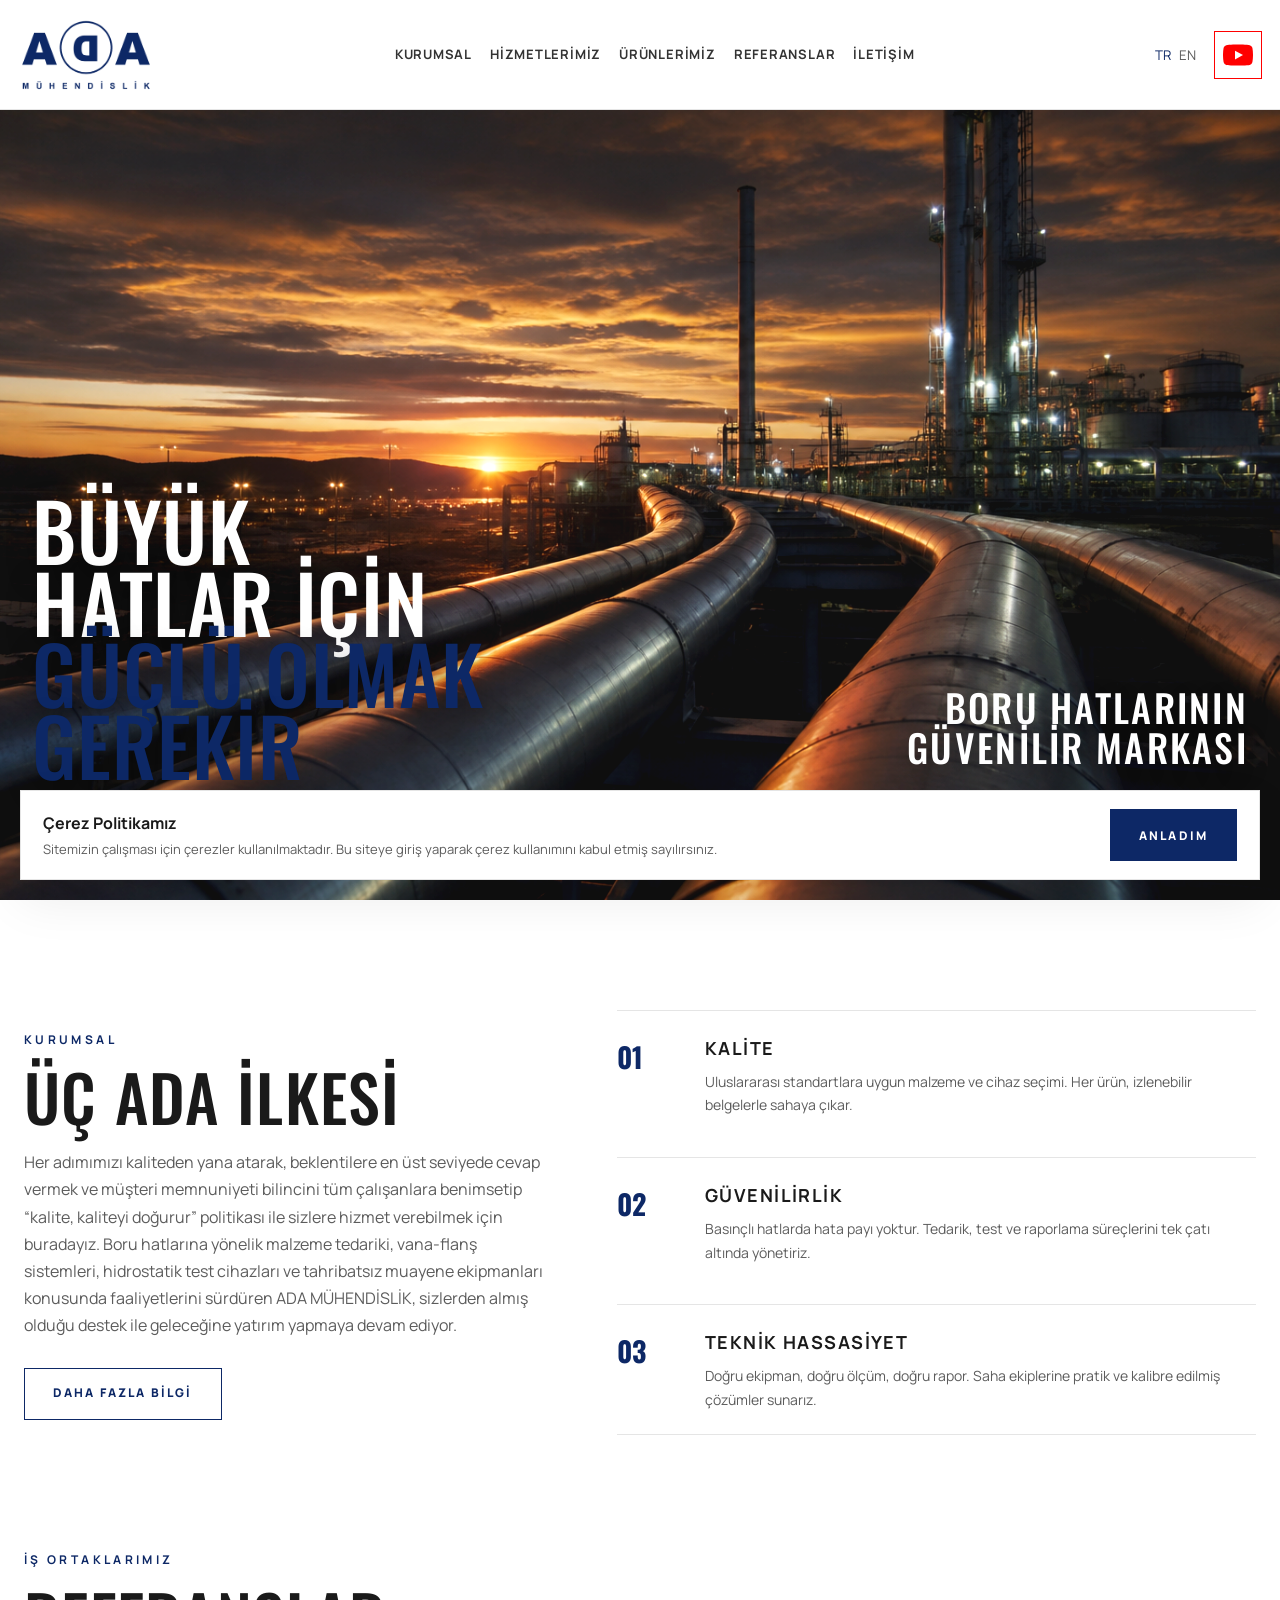
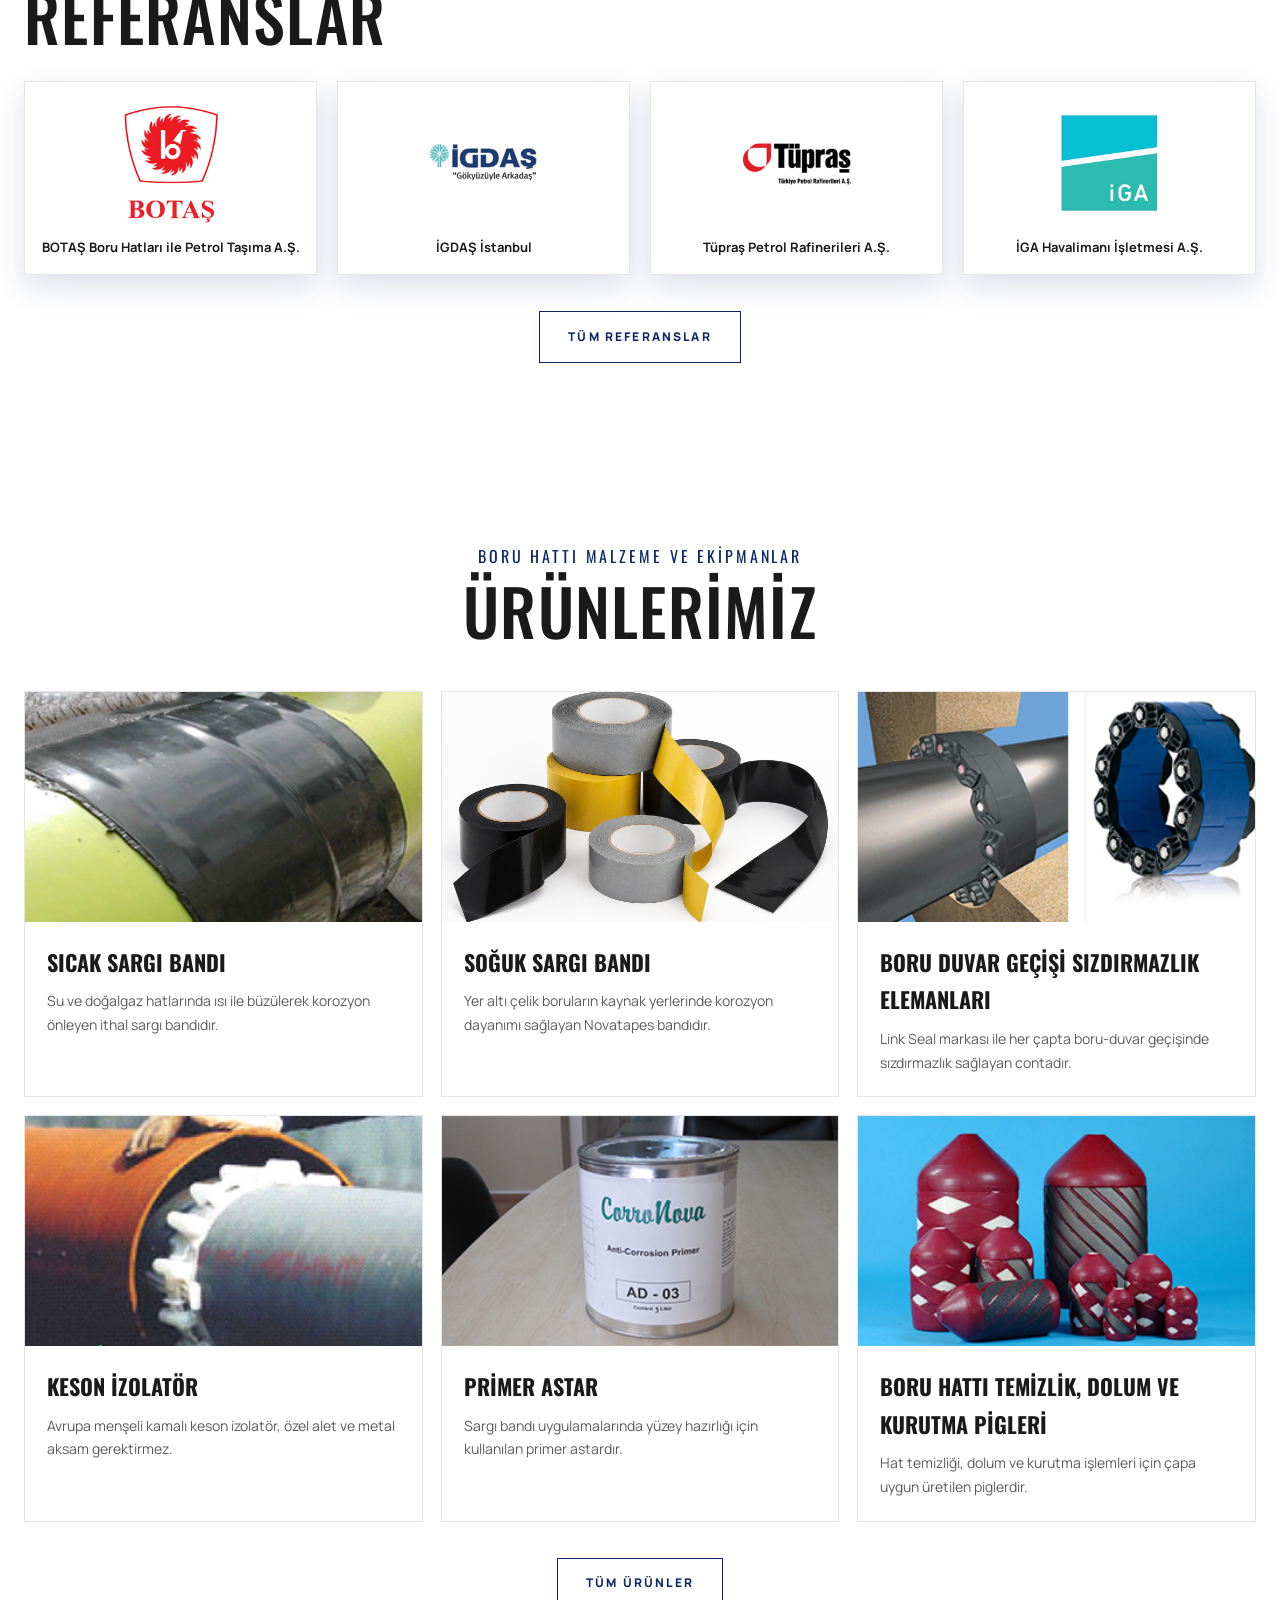
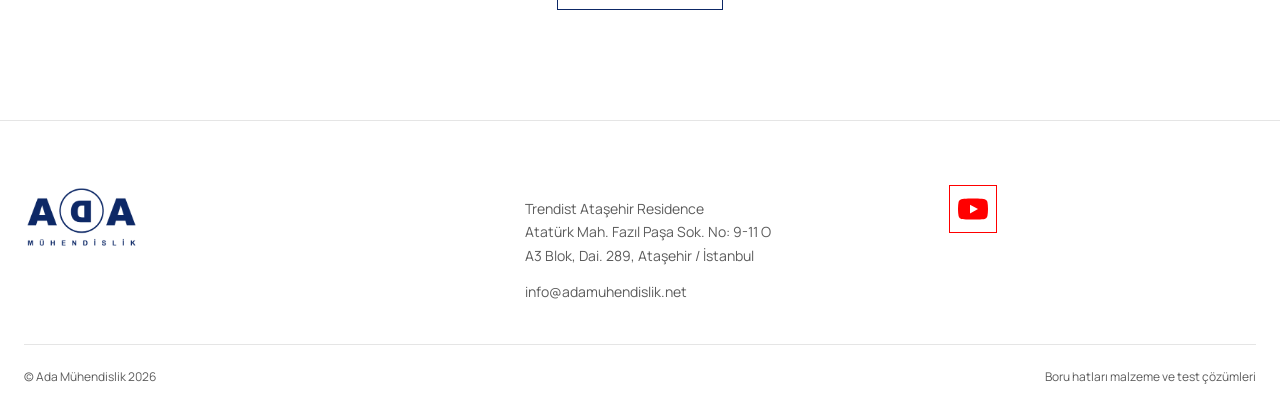
==== index.html @ 0239f8f3 "ilk yükleme" ====
<!DOCTYPE html>
<html lang="tr">
<head>
  <meta charset="UTF-8">
  <meta name="viewport" content="width=device-width, initial-scale=1.0">
  <title data-i18n="titleHome">Ana sayfa | Boru hatlarının güvenilir markası | Ada Mühendislik</title>
  <meta name="description" content="Ada Mühendislik, boru hatlarına yönelik malzeme tedariki ve test cihazları alanında faaliyet gösteren ilkeli bir mühendislik firmasıdır.">
  <link rel="icon" href="images/favicon.svg" type="image/svg+xml">
  <link rel="preconnect" href="https://fonts.googleapis.com">
  <link rel="preconnect" href="https://fonts.gstatic.com" crossorigin>
  <link href="https://fonts.googleapis.com/css2?family=Manrope:wght@400;500;600;700;800&family=Oswald:wght@400;500;600;700&display=swap" rel="stylesheet">
  <link rel="stylesheet" href="css/style.css">
</head>
<body>
  <header class="site-header" id="header">
    <div class="header-inner">
      <a class="logo" href="index.html">
        <img src="images/logo.png" alt="Ada Mühendislik" class="logo-img">
      </a>
      <nav class="nav">
        <a href="kurumsal.html" data-i18n="navCorporate">Kurumsal</a>
        <a href="hizmetler.html" data-i18n="navServices">Hizmetlerimiz</a>
        <a href="urunler.html" data-i18n="navProducts">Ürünlerimiz</a>
        <a href="referanslar.html" data-i18n="navReferences">Referanslar</a>
        <a href="iletisim.html" data-i18n="navContact">İletişim</a>
      </nav>
      <div class="header-meta">
        <div class="lang">
          <button type="button" data-lang="tr" class="active">TR</button>
          <button type="button" data-lang="en">EN</button>
        </div>
        <div class="socials">
          <a class="social-youtube" href="https://www.youtube.com/@boruhatlaricozumleri6774" target="_blank" rel="noopener" aria-label="YouTube">
            <svg viewBox="0 0 24 24" aria-hidden="true"><path fill="currentColor" d="M23.5 6.2a3 3 0 0 0-2.1-2.1C19.5 3.6 12 3.6 12 3.6s-7.5 0-9.4.5A3 3 0 0 0 .5 6.2 31.5 31.5 0 0 0 0 12a31.5 31.5 0 0 0 .5 5.8 3 3 0 0 0 2.1 2.1c1.9.5 9.4.5 9.4.5s7.5 0 9.4-.5a3 3 0 0 0 2.1-2.1A31.5 31.5 0 0 0 24 12a31.5 31.5 0 0 0-.5-5.8zM9.6 15.5v-7l6.4 3.5-6.4 3.5z"/></svg>
          </a>
        </div>
        <button class="menu-toggle" id="menuToggle" data-i18n-aria="menuAria" aria-label="Menü">☰</button>
      </div>
    </div>
  </header>

  <div class="mobile-nav" id="mobileNav">
    <button class="close-menu" id="closeMenu" aria-label="Kapat">×</button>
    <a href="index.html" data-i18n="navHome">Ana Sayfa</a>
    <a href="kurumsal.html" data-i18n="navCorporate">Kurumsal</a>
    <a href="hizmetler.html" data-i18n="navServices">Hizmetlerimiz</a>
    <a href="urunler.html" data-i18n="navProducts">Ürünlerimiz</a>
    <a href="referanslar.html" data-i18n="navReferences">Referanslar</a>
    <a href="iletisim.html" data-i18n="navContact">İletişim</a>
  </div>

  <section class="hero">
    <div class="hero-media">
      <img src="images/hero-boru-hatti.png" alt="Boru hattı sahası">
    </div>
    <div class="hero-content">
      <h1 data-i18n="heroTitle">BÜYÜK<br>HATLAR İÇİN<br><em>GÜÇLÜ OLMAK<br>GEREKİR</em></h1>
      <div class="hero-side">
        <h2 data-i18n="heroSide">BORU HATLARININ<br>GÜVENİLİR MARKASI</h2>
      </div>
    </div>
    <div class="scroll-hint">SCROLL</div>
  </section>

  <section class="principles">
    <div class="container principles-grid">
      <div>
        <p class="eyebrow" data-i18n="eyebrowCorporate">Kurumsal</p>
        <h2 class="section-title" data-i18n="principlesTitle">ÜÇ ADA İLKESİ</h2>
        <p class="lead" style="margin-top:22px;" data-i18n="principlesLead">
          Her adımımızı kaliteden yana atarak, beklentilere en üst seviyede cevap vermek ve müşteri memnuniyeti bilincini tüm çalışanlara benimsetip
          “kalite, kaliteyi doğurur” politikası ile sizlere hizmet verebilmek için buradayız. Boru hatlarına yönelik malzeme tedariki, vana-flanş sistemleri,
          hidrostatik test cihazları ve tahribatsız muayene ekipmanları konusunda faaliyetlerini sürdüren ADA MÜHENDİSLİK, sizlerden almış olduğu destek ile geleceğine yatırım yapmaya devam ediyor.
        </p>
        <a class="btn" href="kurumsal.html" style="margin-top:28px;" data-i18n="btnMore">Daha fazla bilgi</a>
      </div>
      <div class="principle-list">
        <article class="principle-item">
          <b>01</b>
          <div>
            <h3 data-i18n="pQuality">Kalite</h3>
            <p data-i18n="pQualityText">Uluslararası standartlara uygun malzeme ve cihaz seçimi. Her ürün, izlenebilir belgelerle sahaya çıkar.</p>
          </div>
        </article>
        <article class="principle-item">
          <b>02</b>
          <div>
            <h3 data-i18n="pReliability">Güvenilirlik</h3>
            <p data-i18n="pReliabilityText">Basınçlı hatlarda hata payı yoktur. Tedarik, test ve raporlama süreçlerini tek çatı altında yönetiriz.</p>
          </div>
        </article>
        <article class="principle-item">
          <b>03</b>
          <div>
            <h3 data-i18n="pPrecision">Teknik Hassasiyet</h3>
            <p data-i18n="pPrecisionText">Doğru ekipman, doğru ölçüm, doğru rapor. Saha ekiplerine pratik ve kalibre edilmiş çözümler sunarız.</p>
          </div>
        </article>
      </div>
    </div>
  </section>

  <section class="projects">
    <div class="container">
      <div class="projects-head">
        <div>
          <p class="eyebrow" data-i18n="partnersEyebrow">İş ortaklarımız</p>
          <h2 class="section-title" data-i18n="referencesTitle">REFERANSLAR</h2>
        </div>
      </div>
      <div class="ref-grid">
        <article class="ref-card">
          <img src="images/referanslar/botas.jpg" alt="BOTAŞ">
          <h3>BOTAŞ Boru Hatları ile Petrol Taşıma A.Ş.</h3>
        </article>
        <article class="ref-card">
          <img src="images/referanslar/igdas.jpg" alt="İGDAŞ">
          <h3>İGDAŞ İstanbul</h3>
        </article>
        <article class="ref-card">
          <img src="images/referanslar/tupras.jpg" alt="Tüpraş">
          <h3>Tüpraş Petrol Rafinerileri A.Ş.</h3>
        </article>
        <article class="ref-card">
          <img src="images/referanslar/iga.jpg" alt="İGA">
          <h3>İGA Havalimanı İşletmesi A.Ş.</h3>
        </article>
      </div>
      <div class="projects-cta">
        <a class="btn" href="referanslar.html" data-i18n="btnAllRefs">Tüm Referanslar</a>
      </div>
    </div>
  </section>

  <section class="services">
    <div class="container">
      <div class="services-head">
        <p data-i18n="servicesKicker">BORU HATTI MALZEME VE EKİPMANLAR</p>
        <h2 class="section-title" data-i18n="servicesTitle">ÜRÜNLERİMİZ</h2>
      </div>
      <div class="product-grid">
        <a class="product-card product-card-hit" href="urunler.html">
          <img src="images/urunler/sicak.png" alt="Sıcak sargı bandı">
          <div class="body">
            <h3 data-i18n="pHot">Sıcak Sargı Bandı</h3>
            <p data-i18n="pHotShort">Su ve doğalgaz hatlarında ısı ile büzülerek korozyon önleyen ithal sargı bandıdır.</p>
          </div>
        </a>
        <a class="product-card product-card-hit" href="urunler.html">
          <img src="images/urunler/ssban.png" alt="Soğuk sargı bandı">
          <div class="body">
            <h3 data-i18n="pCold">Soğuk Sargı Bandı</h3>
            <p data-i18n="pColdShort">Yer altı çelik boruların kaynak yerlerinde korozyon dayanımı sağlayan Novatapes bandıdır.</p>
          </div>
        </a>
        <a class="product-card product-card-hit" href="link-seal.html">
          <img src="images/urunler/dvrg.png" alt="Boru duvar geçişi sızdırmazlık elemanları">
          <div class="body">
            <h3 data-i18n="pSeal">Boru Duvar Geçişi Sızdırmazlık Elemanları</h3>
            <p data-i18n="pSealShort">Link Seal markası ile her çapta boru-duvar geçişinde sızdırmazlık sağlayan contadır.</p>
          </div>
        </a>
        <a class="product-card product-card-hit" href="urunler.html">
          <img src="images/urunler/ksniz.png" alt="Keson izolatör">
          <div class="body">
            <h3 data-i18n="pCasing">Keson İzolatör</h3>
            <p data-i18n="pCasingShort">Avrupa menşeli kamalı keson izolatör, özel alet ve metal aksam gerektirmez.</p>
          </div>
        </a>
        <a class="product-card product-card-hit" href="urunler.html">
          <img src="images/urunler/past.png" alt="Primer astar">
          <div class="body">
            <h3 data-i18n="pPrimer">Primer Astar</h3>
            <p data-i18n="pPrimerShort">Sargı bandı uygulamalarında yüzey hazırlığı için kullanılan primer astardır.</p>
          </div>
        </a>
        <a class="product-card product-card-hit" href="urunler.html">
          <img src="images/urunler/pig.png" alt="Boru hattı pigleri">
          <div class="body">
            <h3 data-i18n="pPig">Boru Hattı Temizlik, Dolum ve Kurutma Pigleri</h3>
            <p data-i18n="pPigShort">Hat temizliği, dolum ve kurutma işlemleri için çapa uygun üretilen piglerdir.</p>
          </div>
        </a>
      </div>
      <div class="projects-cta">
        <a class="btn" href="urunler.html" data-i18n="btnAllProducts">Tüm Ürünler</a>
      </div>
    </div>
  </section>

  <footer class="site-footer">
    <div class="container footer-grid">
      <div class="footer-brand">
        <a class="logo" href="index.html">
          <img src="images/logo.png" alt="Ada Mühendislik" class="logo-img">
        </a>
      </div>
      <div class="footer-contact">
        <p>Trendist Ataşehir Residence<br>Atatürk Mah. Fazıl Paşa Sok. No: 9-11 O<br>A3 Blok, Dai. 289, Ataşehir / İstanbul</p>
        <p><a href="mailto:info@adamuhendislik.net">info@adamuhendislik.net</a></p>
      </div>
      <div>
        <div class="socials">
          <a class="social-youtube" href="https://www.youtube.com/@boruhatlaricozumleri6774" target="_blank" rel="noopener" aria-label="YouTube">
            <svg viewBox="0 0 24 24" aria-hidden="true"><path fill="currentColor" d="M23.5 6.2a3 3 0 0 0-2.1-2.1C19.5 3.6 12 3.6 12 3.6s-7.5 0-9.4.5A3 3 0 0 0 .5 6.2 31.5 31.5 0 0 0 0 12a31.5 31.5 0 0 0 .5 5.8 3 3 0 0 0 2.1 2.1c1.9.5 9.4.5 9.4.5s7.5 0 9.4-.5a3 3 0 0 0 2.1-2.1A31.5 31.5 0 0 0 24 12a31.5 31.5 0 0 0-.5-5.8zM9.6 15.5v-7l6.4 3.5-6.4 3.5z"/></svg>
          </a>
        </div>
      </div>
    </div>
    <div class="container footer-bottom">
      <span>© Ada Mühendislik 2026</span>
      <span data-i18n="footerTag">Boru hatları malzeme ve test çözümleri</span>
    </div>
  </footer>

  <div class="cookie" id="cookie">
    <div>
      <strong data-i18n="cookieTitle">Çerez Politikamız</strong>
      <p data-i18n="cookie">Sitemizin çalışması için çerezler kullanılmaktadır. Bu siteye giriş yaparak çerez kullanımını kabul etmiş sayılırsınız.</p>
    </div>
    <button class="btn btn-solid" id="acceptCookie" data-i18n="cookieBtn">Anladım</button>
  </div>

  <script src="js/main.js"></script>
</body>
</html>
---- css/style.css ----
:root {
  --bg: #ffffff;
  --bg-2: #ffffff;
  --bg-3: #ffffff;
  --gold: rgb(13, 40, 102);
  --gold-2: rgb(24, 62, 148);
  --gold-dim: rgba(13, 40, 102, 0.22);
  --text: #1a1a1a;
  --muted: #5c5c5c;
  --line: rgba(0, 0, 0, 0.1);
  --shadow: 0 20px 50px rgba(0, 0, 0, 0.08);
  --font-display: "Oswald", sans-serif;
  --font-body: "Manrope", sans-serif;
  --header-h: 110px;
  --ease: cubic-bezier(0.22, 1, 0.36, 1);
}

*,
*::before,
*::after {
  box-sizing: border-box;
  margin: 0;
  padding: 0;
}

html {
  scroll-behavior: smooth;
  background: #ffffff;
  color-scheme: light;
}

body {
  font-family: var(--font-body);
  background: #ffffff;
  color: var(--text);
  line-height: 1.7;
  overflow-x: hidden;
}

img {
  max-width: 100%;
  display: block;
}

a {
  color: inherit;
  text-decoration: none;
}

button,
input,
textarea,
select {
  font-family: inherit;
}

ul {
  list-style: none;
}

.container {
  width: min(1280px, calc(100% - 48px));
  margin: 0 auto;
}

.container-wide {
  width: min(1480px, calc(100% - 40px));
  margin: 0 auto;
}

.gold {
  color: var(--gold);
}

.eyebrow {
  display: inline-block;
  letter-spacing: 0.28em;
  font-size: 12px;
  font-weight: 700;
  color: var(--gold);
  text-transform: uppercase;
  margin-bottom: 16px;
}

.section-title {
  font-family: var(--font-display);
  font-weight: 500;
  font-size: clamp(34px, 5vw, 64px);
  line-height: 0.95;
  letter-spacing: 0.02em;
  text-transform: uppercase;
}

.section-title span {
  display: block;
  color: var(--gold);
}

.lead {
  color: var(--muted);
  font-size: 16px;
  max-width: 62ch;
}

.btn {
  display: inline-flex;
  align-items: center;
  justify-content: center;
  gap: 10px;
  min-height: 52px;
  padding: 0 28px;
  border: 1px solid var(--gold);
  background: transparent;
  color: var(--gold);
  font-size: 12px;
  font-weight: 800;
  letter-spacing: 0.18em;
  text-transform: uppercase;
  cursor: pointer;
  transition: 0.35s var(--ease);
}

.btn:hover {
  background: var(--gold);
  color: #ffffff;
}

.btn-solid {
  background: var(--gold);
  color: #ffffff;
}

.btn-solid:hover {
  background: var(--gold-2);
}

.site-header {
  position: fixed;
  inset: 0 0 auto;
  z-index: 50;
  height: var(--header-h);
  display: flex;
  align-items: center;
  background: #ffffff;
  border-bottom: 1px solid var(--line);
  transition: 0.35s ease;
}

.site-header.scrolled {
  background: #ffffff;
  box-shadow: var(--shadow);
}

.header-inner {
  width: min(1600px, calc(100% - 36px));
  margin: 0 auto;
  display: grid;
  grid-template-columns: auto minmax(0, 1fr) auto;
  align-items: center;
  gap: 24px;
  min-width: 0;
}

.logo {
  display: flex;
  align-items: center;
  flex-shrink: 0;
}

.logo-img {
  display: block;
  height: 76px;
  width: auto;
}

.site-footer .logo-img {
  height: 64px;
}

.nav {
  display: flex;
  justify-content: center;
  flex-wrap: nowrap;
  gap: 2px;
  min-width: 0;
}

.nav a {
  position: relative;
  padding: 10px 8px;
  font-size: 13px;
  font-weight: 700;
  letter-spacing: 0.06em;
  text-transform: uppercase;
  color: #333333;
  white-space: nowrap;
  transition: color 0.25s var(--ease);
}

.nav a::after {
  content: "";
  position: absolute;
  left: 11px;
  right: 11px;
  bottom: 4px;
  height: 1px;
  background: var(--gold);
  transform: scaleX(0);
  transform-origin: left;
  transition: 0.3s var(--ease);
}

.nav a:hover,
.nav a.active {
  color: var(--gold);
}

.nav a:hover::after,
.nav a.active::after {
  transform: scaleX(1);
}

.header-meta {
  display: flex;
  align-items: center;
  gap: 18px;
}

.lang {
  display: flex;
  gap: 8px;
  font-size: 11px;
  font-weight: 800;
  letter-spacing: 0.16em;
}

.lang button {
  background: none;
  border: 0;
  color: var(--muted);
  cursor: pointer;
}

.lang button.active,
.lang button:hover {
  color: var(--gold);
}

.socials {
  display: flex;
  gap: 10px;
}

.socials a {
  width: 30px;
  height: 30px;
  border: 1px solid var(--line);
  display: grid;
  place-items: center;
  color: var(--gold);
  transition: 0.25s;
}

.socials a:hover {
  border-color: var(--gold);
  background: var(--gold);
  color: #ffffff;
}

.socials svg {
  width: 16px;
  height: 16px;
  display: block;
}

.socials a.social-youtube {
  width: 48px;
  height: 48px;
  color: #ff0000;
  border-color: #ff0000;
}

.socials a.social-youtube svg {
  width: 30px;
  height: 30px;
}

.socials a.social-youtube:hover {
  background: #ff0000;
  border-color: #ff0000;
  color: #ffffff;
}

.menu-toggle {
  display: none;
  width: 44px;
  height: 44px;
  flex-shrink: 0;
  background: transparent;
  border: 1px solid var(--gold-dim);
  color: var(--gold);
  cursor: pointer;
  z-index: 2;
}

.site-header.is-compact .nav {
  display: none;
}

.site-header.is-compact .menu-toggle {
  display: grid;
  place-items: center;
}

.site-header.is-compact .header-inner {
  grid-template-columns: 1fr auto;
  gap: 12px;
}

.site-header.is-compact .header-meta {
  flex-shrink: 0;
}

@media (max-width: 1024px) {
  .site-header:not(.is-measured) .nav {
    display: none;
  }

  .site-header:not(.is-measured) .menu-toggle {
    display: grid;
    place-items: center;
  }

  .site-header:not(.is-measured) .header-inner {
    grid-template-columns: 1fr auto;
  }
}

.hero {
  position: relative;
  min-height: 100vh;
  display: flex;
  align-items: flex-end;
  padding: 140px 0 120px;
  overflow: hidden;
  background: #ffffff;
}

.hero-media {
  position: absolute;
  inset: 0;
}

.hero-media img {
  width: 100%;
  height: 100%;
  object-fit: cover;
  transform: scale(1.06);
  animation: kenburns 28s ease-in-out infinite alternate;
  filter: contrast(1.12) saturate(1.2) brightness(1.02);
}

.hero-media::after {
  content: "";
  position: absolute;
  inset: 0;
  background: rgba(255, 255, 255, 0.06);
}

@keyframes kenburns {
  from { transform: scale(1.04) translateY(0); }
  to { transform: scale(1.12) translateY(-18px); }
}

.hero-content {
  position: relative;
  z-index: 2;
  width: min(1500px, calc(100% - 64px));
  margin: 0 auto;
  display: grid;
  grid-template-columns: minmax(0, 1.15fr) minmax(0, 0.85fr);
  gap: clamp(24px, 4vw, 56px);
  align-items: end;
}

.hero h1 {
  font-family: var(--font-display);
  font-size: clamp(40px, 6.2vw, 96px);
  font-weight: 500;
  line-height: 0.9;
  letter-spacing: 0.01em;
  text-transform: uppercase;
  color: #ffffff;
  text-shadow: 0 10px 28px rgba(0, 0, 0, 0.35);
  max-width: 8.4em;
}

.hero h1 em {
  font-style: normal;
  color: var(--gold);
}

.hero-side {
  text-align: right;
  padding-bottom: 12px;
}

.hero-side h2 {
  font-family: var(--font-display);
  font-size: clamp(22px, 3vw, 38px);
  font-weight: 500;
  line-height: 1.05;
  letter-spacing: 0.06em;
  text-transform: uppercase;
  color: #ffffff;
  text-shadow: 0 8px 22px rgba(0, 0, 0, 0.35);
}

.scroll-hint {
  position: absolute;
  right: 40px;
  bottom: 36px;
  z-index: 2;
  writing-mode: vertical-rl;
  letter-spacing: 0.3em;
  font-size: 10px;
  color: var(--gold);
}

.principles {
  padding: 110px 0 70px;
  background: #ffffff;
}

.principles-grid {
  display: grid;
  grid-template-columns: 0.9fr 1.1fr;
  gap: 70px;
  align-items: center;
}

.principle-list {
  display: grid;
  gap: 18px;
}

.principle-item {
  display: grid;
  grid-template-columns: 70px 1fr;
  gap: 18px;
  padding: 22px 0;
  border-top: 1px solid var(--line);
}

.principle-item:last-child {
  border-bottom: 1px solid var(--line);
}

.principle-item b {
  font-family: var(--font-display);
  font-size: 28px;
  color: var(--gold);
}

.principle-item h3 {
  font-size: 18px;
  letter-spacing: 0.08em;
  text-transform: uppercase;
}

.principle-item p {
  color: var(--muted);
  font-size: 14px;
  margin-top: 6px;
}

.projects {
  padding: 40px 0 90px;
  background: #ffffff;
}

.projects-head,
.products-head {
  display: flex;
  justify-content: space-between;
  align-items: end;
  gap: 24px;
  margin-bottom: 34px;
}

.slider-nav {
  display: flex;
  gap: 10px;
}

.slider-nav button {
  width: 48px;
  height: 48px;
  border: 1px solid var(--gold);
  background: transparent;
  color: var(--gold);
  cursor: pointer;
  font-size: 18px;
}

.slider-nav button:hover {
  background: var(--gold);
  color: #ffffff;
}

.project-track {
  display: grid;
  grid-auto-flow: column;
  grid-auto-columns: calc((100% - 48px) / 4);
  gap: 16px;
  overflow-x: auto;
  scroll-snap-type: x mandatory;
  scrollbar-width: none;
  padding-bottom: 8px;
}

.project-track::-webkit-scrollbar {
  display: none;
}

.project-card {
  position: relative;
  display: block;
  color: inherit;
  min-height: 420px;
  overflow: hidden;
  scroll-snap-align: start;
  background: #ffffff;
}

.project-card img {
  position: absolute;
  inset: 0;
  width: 100%;
  height: 100%;
  object-fit: cover;
  transition: 0.8s var(--ease);
}

.project-card:hover img {
  transform: scale(1.08);
}

.project-card::after {
  content: "";
  position: absolute;
  inset: 0;
  background: linear-gradient(180deg, transparent 30%, rgba(0, 0, 0, 0.88) 100%);
}

.project-card-caption {
  position: absolute;
  left: 18px;
  right: 18px;
  bottom: 18px;
  z-index: 2;
}

.project-card h3 {
  font-family: var(--font-display);
  font-size: 22px;
  line-height: 1.15;
  text-transform: uppercase;
  color: #ffffff;
}

.project-card time {
  display: block;
  margin-top: 8px;
  color: var(--gold);
  font-size: 12px;
  letter-spacing: 0.16em;
}

.projects-cta {
  display: flex;
  justify-content: center;
  margin-top: 36px;
}

.services {
  padding: 90px 0 110px;
  background: #ffffff;
}

.services-head {
  text-align: center;
  margin-bottom: 50px;
}

.services-head p {
  font-family: var(--font-display);
  letter-spacing: 0.18em;
  color: var(--gold);
  margin-bottom: 10px;
}

.service-grid {
  display: grid;
  grid-template-columns: repeat(4, 1fr);
  gap: 14px;
}

.service-card {
  position: relative;
  display: block;
  color: inherit;
  min-height: 240px;
  overflow: hidden;
  isolation: isolate;
}

.service-card img {
  position: absolute;
  inset: 0;
  width: 100%;
  height: 100%;
  object-fit: cover;
  filter: grayscale(0.25) contrast(1.05);
  transition: 0.6s var(--ease);
}

.service-card::before {
  content: "";
  position: absolute;
  inset: 0;
  background: linear-gradient(180deg, rgba(0, 0, 0, 0.1), rgba(0, 0, 0, 0.82));
  z-index: 1;
}

.service-card:hover img {
  transform: scale(1.08);
  filter: none;
}

.service-card span {
  position: absolute;
  left: 18px;
  right: 18px;
  bottom: 18px;
  z-index: 2;
  font-family: var(--font-display);
  font-size: 22px;
  letter-spacing: 0.04em;
  text-transform: uppercase;
  line-height: 1.15;
  color: #ffffff;
}

.cta-band {
  position: relative;
  min-height: 340px;
  display: grid;
  place-items: center;
  text-align: center;
  overflow: hidden;
  background: #ffffff;
}

.cta-band img {
  position: absolute;
  inset: 0;
  width: 100%;
  height: 100%;
  object-fit: cover;
  filter: contrast(1.1) saturate(1.15);
}

.cta-band::after {
  content: "";
  position: absolute;
  inset: 0;
  background: rgba(255, 255, 255, 0.2);
}

.cta-band .inner {
  position: relative;
  z-index: 2;
  color: #ffffff;
}

.cta-band h2 {
  margin: 10px 0 24px;
  color: #ffffff;
}

.cta-band .section-title span {
  color: var(--gold-2);
}

.site-footer {
  padding: 64px 0 28px;
  border-top: 1px solid var(--line);
  background: #ffffff;
}

.footer-grid {
  display: grid;
  grid-template-columns: 1.2fr 1fr 0.8fr;
  gap: 40px;
  padding-bottom: 40px;
}

.footer-brand p,
.footer-contact p {
  color: var(--muted);
  font-size: 14px;
  margin-top: 12px;
}

.footer-contact a:hover {
  color: var(--gold);
}

.footer-bottom {
  display: flex;
  justify-content: space-between;
  align-items: center;
  gap: 16px;
  padding-top: 22px;
  border-top: 1px solid var(--line);
  color: var(--muted);
  font-size: 12px;
}

.page-hero {
  position: relative;
  min-height: 46vh;
  display: flex;
  align-items: flex-end;
  padding: 168px 0 50px;
  overflow: hidden;
  background: #ffffff;
}

.page-hero img {
  position: absolute;
  inset: 0;
  width: 100%;
  height: 100%;
  object-fit: cover;
  filter: contrast(1.12) saturate(1.18) brightness(1.02);
}

.page-hero::after {
  content: "";
  position: absolute;
  inset: 0;
  z-index: 1;
  background: rgba(255, 255, 255, 0.2);
}

.page-hero .container {
  position: relative;
  z-index: 2;
}

.page-hero h1 {
  font-family: var(--font-display);
  font-size: clamp(36px, 6vw, 72px);
  text-transform: uppercase;
  line-height: 0.95;
  color: #ffffff;
  text-shadow: 0 8px 24px rgba(0, 0, 0, 0.35);
}

.content-section {
  padding: 80px 0;
  background: #ffffff;
}

.corp-photos {
  display: grid;
  grid-template-columns: 1fr 1fr 1fr;
  gap: 16px;
  margin-bottom: 40px;
}

.corp-photos img {
  width: 100%;
  height: 220px;
  object-fit: cover;
  border: 1px solid var(--line);
}

.corp-title {
  font-size: clamp(22px, 3vw, 36px);
  line-height: 1.15;
  margin-bottom: 28px;
}

.corp-letter {
  max-width: 78ch;
}

.corp-letter p {
  color: var(--muted);
  font-size: 16px;
  margin-bottom: 16px;
}

.corp-motto {
  color: var(--gold) !important;
  font-weight: 800;
  letter-spacing: 0.03em;
  margin: 28px 0 16px !important;
}

.corp-sign {
  color: var(--text) !important;
  font-weight: 700;
}

.split {
  display: grid;
  grid-template-columns: 1fr 1fr;
  gap: 60px;
  align-items: center;
}

.split img {
  width: 100%;
  min-height: 420px;
  object-fit: cover;
}

.vision-box {
  padding: 28px;
  border: 1px solid var(--line);
  background: #ffffff;
}

.vision-grid {
  display: grid;
  grid-template-columns: 1fr 1fr;
  gap: 18px;
  margin-top: 28px;
}

.vision-box h3 {
  color: var(--gold);
  letter-spacing: 0.16em;
  font-size: 13px;
  margin-bottom: 10px;
}

.stats {
  display: grid;
  grid-template-columns: repeat(4, 1fr);
  gap: 16px;
  margin-top: 40px;
}

.stat {
  padding: 28px 20px;
  border: 1px solid var(--line);
  text-align: center;
  background: #ffffff;
}

.stat b {
  display: block;
  font-family: var(--font-display);
  font-size: 42px;
  color: var(--gold);
  line-height: 1;
}

.stat span {
  display: block;
  margin-top: 8px;
  color: var(--muted);
  font-size: 13px;
  letter-spacing: 0.08em;
  text-transform: uppercase;
}

.product-grid,
.project-grid {
  display: grid;
  grid-template-columns: repeat(3, 1fr);
  gap: 18px;
}

.ref-grid {
  display: grid;
  grid-template-columns: repeat(4, 1fr);
  gap: 20px;
}

.ref-card {
  border: 1px solid var(--line);
  background: #ffffff;
  padding: 22px 16px 18px;
  text-align: center;
  display: flex;
  flex-direction: column;
  align-items: center;
  gap: 14px;
  box-shadow: 0 12px 28px rgba(13, 40, 102, 0.14);
  transition: transform 0.3s var(--ease), box-shadow 0.3s var(--ease);
}

.ref-card:hover {
  transform: scale(1.22);
  box-shadow: 0 28px 56px rgba(13, 40, 102, 0.32);
  z-index: 2;
  position: relative;
}

.ref-card img {
  width: 100%;
  height: 120px;
  object-fit: contain;
}

.ref-card h3 {
  font-family: var(--font-body);
  font-size: 13px;
  font-weight: 700;
  line-height: 1.4;
  text-transform: none;
  letter-spacing: 0;
  color: var(--text);
  margin: 0;
}

.product-card,
.news-card {
  background: #ffffff;
  border: 1px solid var(--line);
  overflow: hidden;
  transition: 0.3s;
}

.product-card:hover,
.news-card:hover {
  border-color: var(--gold);
}

.product-card img,
.news-card img {
  width: 100%;
  height: 230px;
  object-fit: cover;
}

.product-card .body,
.news-card .body {
  padding: 22px;
}

.product-card h3,
.news-card h3 {
  font-family: var(--font-display);
  font-size: 22px;
  text-transform: uppercase;
  margin-bottom: 8px;
}

.product-card p,
.news-card p {
  color: var(--muted);
  font-size: 14px;
}

.detail-toggle {
  display: inline-flex;
  align-items: center;
  margin-top: 14px;
  padding: 0;
  border: 0;
  background: none;
  color: var(--gold);
  font-size: 13px;
  font-weight: 800;
  letter-spacing: 0.16em;
  text-transform: uppercase;
  cursor: pointer;
}

.detail-toggle::after {
  content: " +";
}

.detail-toggle[aria-expanded="true"]::after {
  content: " −";
}

.product-detail {
  margin-top: 12px;
  padding-top: 12px;
  border-top: 1px solid var(--line);
}

.product-detail p + p {
  margin-top: 10px;
}

.contact-wrap {
  display: grid;
  grid-template-columns: 0.9fr 1.1fr;
  gap: 40px;
}

.contact-card {
  padding: 28px;
  border: 1px solid var(--line);
  background: #ffffff;
}

.contact-card + .contact-card {
  margin-top: 16px;
}

.contact-card h3 {
  color: var(--gold);
  letter-spacing: 0.14em;
  font-size: 12px;
  margin-bottom: 10px;
}

.form {
  display: grid;
  gap: 14px;
}

.form input,
.form textarea,
.form select {
  width: 100%;
  background: #ffffff;
  border: 1px solid var(--line);
  color: var(--text);
  padding: 14px 16px;
  outline: none;
}

.form input:focus,
.form textarea:focus,
.form select:focus {
  border-color: var(--gold);
}

.form textarea {
  min-height: 140px;
  resize: vertical;
}

.map-frame {
  margin-top: 18px;
  min-height: 350px;
  border: 1px solid var(--line);
  overflow: hidden;
  background: #ffffff;
}

.map-frame iframe {
  display: block;
  width: 100%;
  height: 350px;
  border: 0;
}

.cookie {
  position: fixed;
  left: 20px;
  right: 20px;
  bottom: 20px;
  z-index: 80;
  display: none;
  align-items: center;
  justify-content: space-between;
  gap: 16px;
  padding: 18px 22px;
  background: #ffffff;
  border: 1px solid var(--line);
  box-shadow: var(--shadow);
}

.cookie.show {
  display: flex;
}

.cookie p {
  font-size: 13px;
  color: var(--muted);
}

.mobile-nav {
  position: fixed;
  inset: 0;
  background: #ffffff;
  z-index: 60;
  display: none;
  flex-direction: column;
  justify-content: center;
  padding: 40px;
  gap: 18px;
}

.mobile-nav.open {
  display: flex;
}

.mobile-nav a {
  font-family: var(--font-display);
  font-size: 28px;
  text-transform: uppercase;
  letter-spacing: 0.08em;
}

.mobile-nav a:hover {
  color: var(--gold);
}

.close-menu {
  position: absolute;
  top: 24px;
  right: 24px;
  background: none;
  border: 0;
  color: var(--gold);
  font-size: 32px;
  cursor: pointer;
}

.catalog-table {
  width: 100%;
  border-collapse: collapse;
  margin-top: 28px;
}

.catalog-table th,
.catalog-table td {
  border-bottom: 1px solid var(--line);
  padding: 14px 10px;
  text-align: left;
  font-size: 14px;
}

.catalog-table th {
  color: var(--gold);
  letter-spacing: 0.12em;
  font-size: 12px;
  text-transform: uppercase;
}

.tag {
  display: inline-block;
  padding: 4px 8px;
  border: 1px solid var(--gold-dim);
  color: var(--gold);
  font-size: 11px;
  letter-spacing: 0.12em;
  text-transform: uppercase;
}

.product-card-hit {
  display: flex;
  flex-direction: column;
  height: 100%;
  color: inherit;
}

.service-grid-two {
  grid-template-columns: 1fr 1fr;
  max-width: 860px;
  margin: 0 auto;
}

.card-more {
  display: inline-flex;
  margin-top: 14px;
  color: var(--gold);
  font-size: 13px;
  font-weight: 800;
  letter-spacing: 0.16em;
  text-transform: uppercase;
}

.video-embed {
  position: relative;
  width: 100%;
  aspect-ratio: 16 / 9;
  background: #000;
  overflow: hidden;
}

.video-embed iframe {
  position: absolute;
  inset: 0;
  width: 100%;
  height: 100%;
  border: 0;
}

.product-video {
  border-top: 1px solid var(--line);
}

.product-video p {
  padding: 12px 22px 18px;
  color: var(--gold);
  font-size: 13px;
  font-weight: 700;
}

.product-video-page {
  border: 1px solid var(--line);
  margin-top: 22px;
  background: #ffffff;
}

.product-video-page p {
  padding: 12px 18px 16px;
}

.section-title-link {
  display: inline-block;
  color: inherit;
  transition: color 0.3s var(--ease), opacity 0.3s var(--ease);
}

.section-title-link:hover {
  color: var(--gold);
}

.videos-heading {
  font-family: var(--font-display);
  font-weight: 500;
  font-size: clamp(26px, 3.6vw, 46px);
  line-height: 0.95;
  letter-spacing: 0.02em;
  text-transform: uppercase;
  text-align: right;
  color: var(--gold);
  flex-shrink: 0;
  border-bottom: 2px solid var(--gold);
  padding-bottom: 4px;
  transition: color 0.3s var(--ease), border-color 0.3s var(--ease);
}

.videos-heading:hover {
  color: var(--gold-2);
  border-color: var(--gold-2);
}

.video-grid {
  display: grid;
  grid-template-columns: 1fr 1fr;
  gap: 24px;
}

.video-card {
  border: 1px solid var(--line);
  background: #ffffff;
  overflow: hidden;
}

.video-card h3 {
  font-family: var(--font-display);
  font-size: 18px;
  text-transform: uppercase;
  letter-spacing: 0.04em;
  color: var(--gold);
  padding: 16px 18px 18px;
  line-height: 1.3;
}

.btn-back {
  margin-bottom: 36px;
}

.product-detail-layout + .btn-back,
.video-grid + .btn-back {
  margin-top: 40px;
  margin-bottom: 0;
}

.product-detail-layout {
  display: grid;
  grid-template-columns: minmax(0, 1.7fr) minmax(260px, 0.85fr);
  gap: 40px;
  align-items: start;
}

.product-detail-main > p + p {
  margin-top: 14px;
}

.product-detail-main h2 {
  font-family: var(--font-display);
  font-size: clamp(24px, 3vw, 34px);
  text-transform: uppercase;
  letter-spacing: 0.04em;
  margin: 36px 0 16px;
  color: var(--gold);
}

.product-banner {
  width: 100%;
  height: auto;
  margin-bottom: 28px;
  border: 1px solid var(--line);
  background: #ffffff;
}

.product-kicker {
  font-weight: 700;
  font-size: 17px;
  line-height: 1.55;
  color: var(--text);
  margin-bottom: 18px;
}

.info-list,
.app-list {
  display: grid;
  gap: 8px;
}

.app-list {
  grid-template-columns: 1fr 1fr;
}

.info-list li,
.app-list li {
  position: relative;
  padding-left: 18px;
  color: var(--muted);
  font-size: 15px;
}

.info-list li::before,
.app-list li::before {
  content: "";
  position: absolute;
  left: 0;
  top: 10px;
  width: 7px;
  height: 7px;
  background: var(--gold);
}

.compact-grid {
  display: grid;
  gap: 18px;
  margin-top: 8px;
}

.compact-card {
  display: grid;
  grid-template-columns: 120px 1fr;
  gap: 20px;
  align-items: start;
  padding: 20px;
  border: 1px solid var(--line);
  background: #ffffff;
}

.compact-card img {
  width: 100%;
  max-height: 170px;
  object-fit: contain;
}

.compact-card h3 {
  font-family: var(--font-display);
  font-size: 18px;
  text-transform: uppercase;
  letter-spacing: 0.06em;
  color: var(--gold);
  margin-bottom: 8px;
}

.compact-card p {
  color: var(--muted);
  font-size: 14px;
}

.product-docs {
  position: sticky;
  top: calc(var(--header-h) + 20px);
  border: 1px solid var(--line);
  background: #ffffff;
  padding: 24px 22px;
  box-shadow: 0 12px 28px rgba(13, 40, 102, 0.08);
}

.product-docs h3 {
  font-family: var(--font-display);
  font-size: 18px;
  letter-spacing: 0.12em;
  text-transform: uppercase;
  color: var(--gold);
  margin-bottom: 14px;
}

.product-docs a {
  display: block;
  padding: 12px 0;
  border-bottom: 1px solid var(--line);
  color: var(--gold);
  font-size: 13px;
  font-weight: 700;
  line-height: 1.4;
}

.product-docs a:hover {
  color: var(--gold-2);
}

.product-docs-social {
  display: flex;
  gap: 10px;
  margin-top: 20px;
}

.product-docs-social a {
  display: grid;
  place-items: center;
  width: 40px;
  height: 40px;
  padding: 0;
  border: 1px solid var(--gold);
  border-bottom: 1px solid var(--gold);
  color: var(--gold);
  font-size: 12px;
  font-weight: 800;
  text-transform: lowercase;
}

.product-docs-social a:hover {
  background: var(--gold);
  color: #ffffff;
}

@media (max-width: 1100px) {
  .principles-grid,
  .split,
  .contact-wrap,
  .footer-grid,
  .vision-grid,
  .product-detail-layout,
  .app-list,
  .compact-card {
    grid-template-columns: 1fr;
  }

  .product-docs {
    position: static;
  }

  .service-grid,
  .project-track {
    grid-template-columns: 1fr 1fr;
    grid-auto-columns: calc((100% - 16px) / 2);
  }

  .product-grid,
  .project-grid,
  .stats,
  .ref-grid,
  .video-grid {
    grid-template-columns: 1fr 1fr;
  }
}

@media (max-width: 720px) {
  .logo-img {
    height: 56px;
  }
  .header-inner {
    grid-template-columns: 1fr auto;
    gap: 12px;
  }

  .header-meta {
    gap: 8px;
    flex-shrink: 0;
  }

  .menu-toggle {
    flex-shrink: 0;
    display: grid;
    place-items: center;
  }

  .nav {
    display: none;
  }

  .socials {
    display: none;
  }

  .site-footer .socials {
    display: flex;
  }

  .videos-heading {
    text-align: left;
  }

  .products-head {
    flex-direction: column;
    align-items: flex-start;
  }

  .service-grid,
  .product-grid,
  .project-grid,
  .stats,
  .footer-grid,
  .ref-grid,
  .video-grid,
  .corp-photos {
    grid-template-columns: 1fr;
  }

  .project-track {
    grid-auto-columns: 86%;
  }

  .hero {
    min-height: 92vh;
    align-items: flex-end;
  }

  .hero-content {
    grid-template-columns: 1fr;
    width: min(1500px, calc(100% - 36px));
  }

  .hero-side {
    text-align: left;
  }

  .cookie {
    flex-direction: column;
    align-items: stretch;
  }

  .footer-bottom {
    flex-direction: column;
    align-items: flex-start;
  }
}
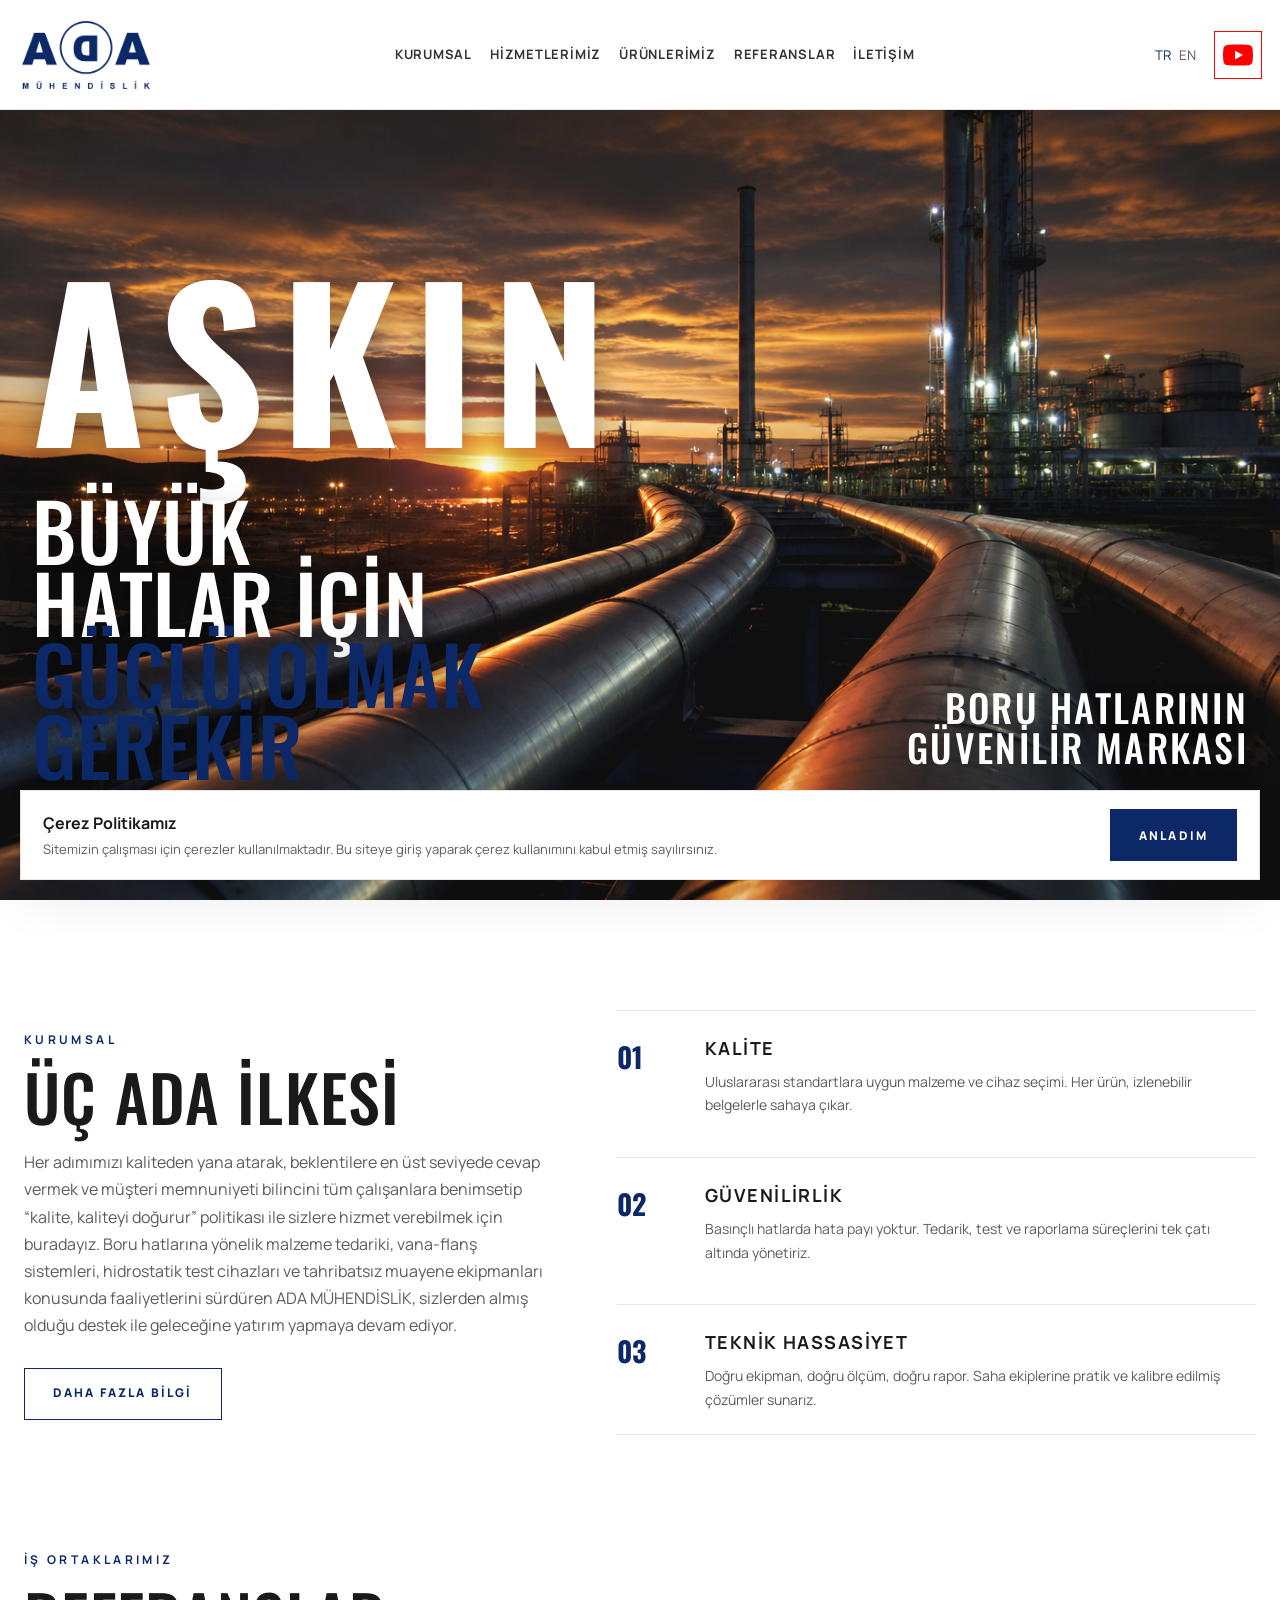
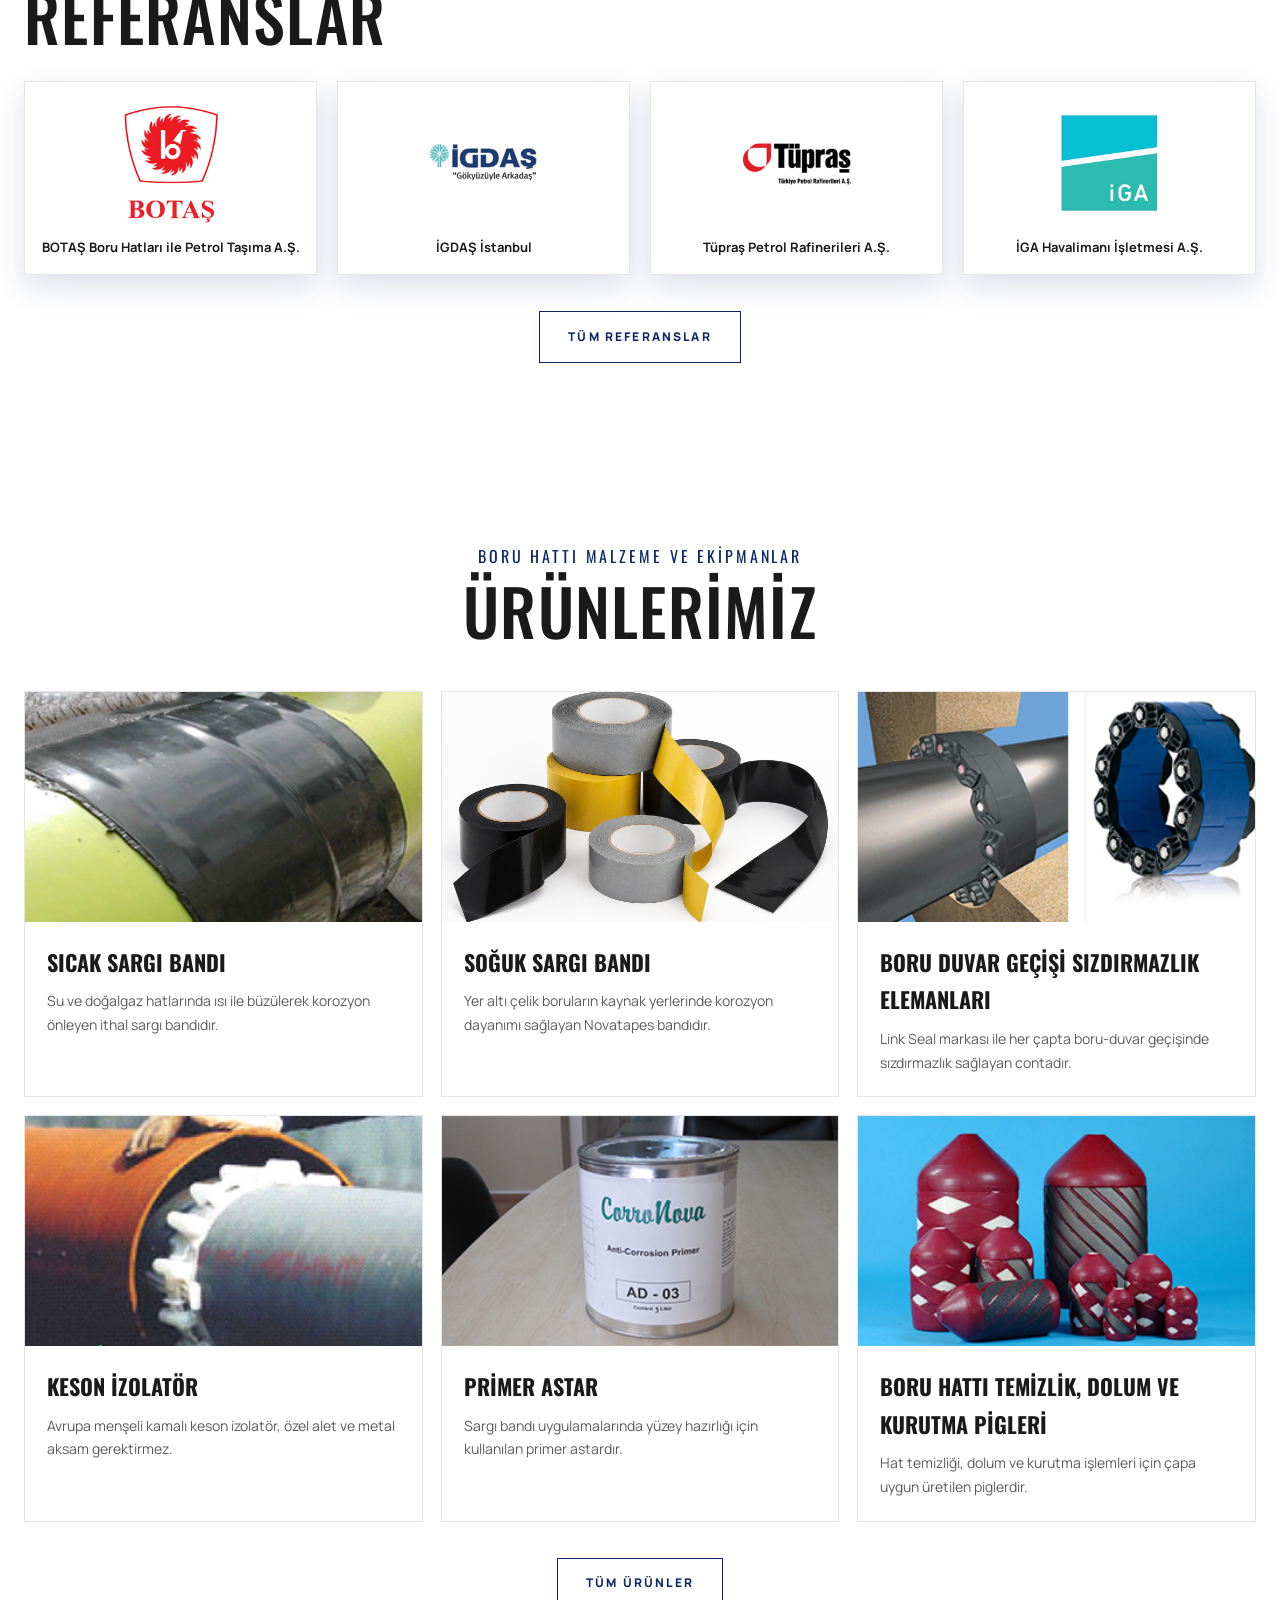
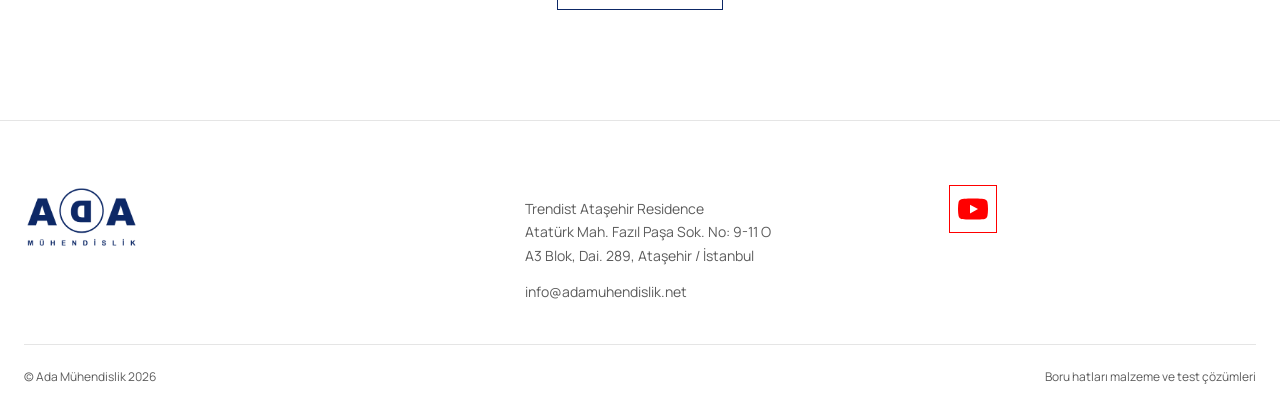
==== commit e589a0a3: "güncelleme" ====
--- a/index.html
+++ b/index.html
@@ -54,6 +54,7 @@
       <img src="images/hero-boru-hatti.png" alt="Boru hattı sahası">
     </div>
     <div class="hero-content">
+      <p class="hero-askin">AŞKIN</p>
       <h1 data-i18n="heroTitle">BÜYÜK<br>HATLAR İÇİN<br><em>GÜÇLÜ OLMAK<br>GEREKİR</em></h1>
       <div class="hero-side">
         <h2 data-i18n="heroSide">BORU HATLARININ<br>GÜVENİLİR MARKASI</h2>
--- a/css/style.css
+++ b/css/style.css
@@ -383,6 +383,19 @@
   align-items: end;
 }
 
+.hero-askin {
+  grid-column: 1 / -1;
+  font-family: var(--font-display);
+  font-size: clamp(72px, 16vw, 220px);
+  font-weight: 700;
+  line-height: 0.85;
+  letter-spacing: 0.08em;
+  text-transform: uppercase;
+  color: #ffffff;
+  text-shadow: 0 12px 36px rgba(0, 0, 0, 0.4);
+  margin: 0;
+}
+
 .hero h1 {
   font-family: var(--font-display);
   font-size: clamp(40px, 6.2vw, 96px);
@@ -1538,6 +1551,10 @@
     width: min(1500px, calc(100% - 36px));
   }
 
+  .hero-askin {
+    font-size: clamp(56px, 22vw, 140px);
+  }
+
   .hero-side {
     text-align: left;
   }
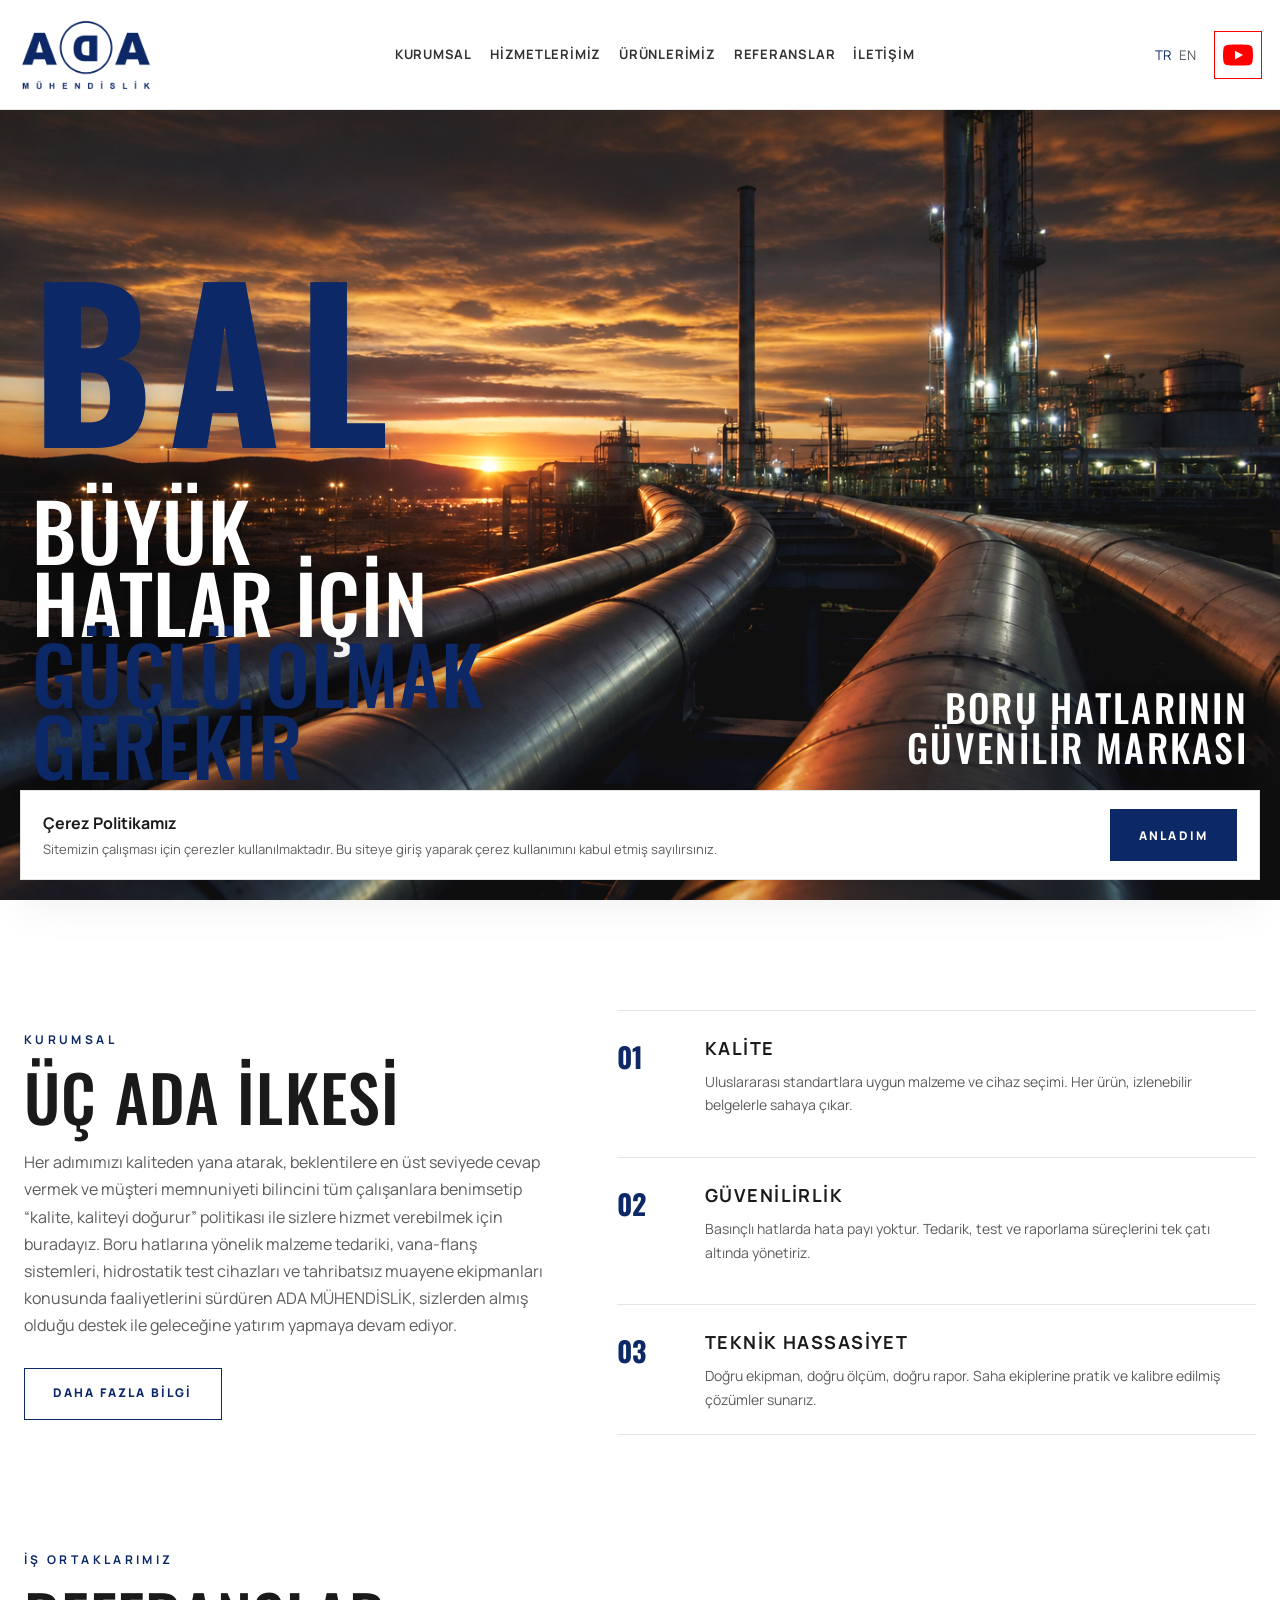
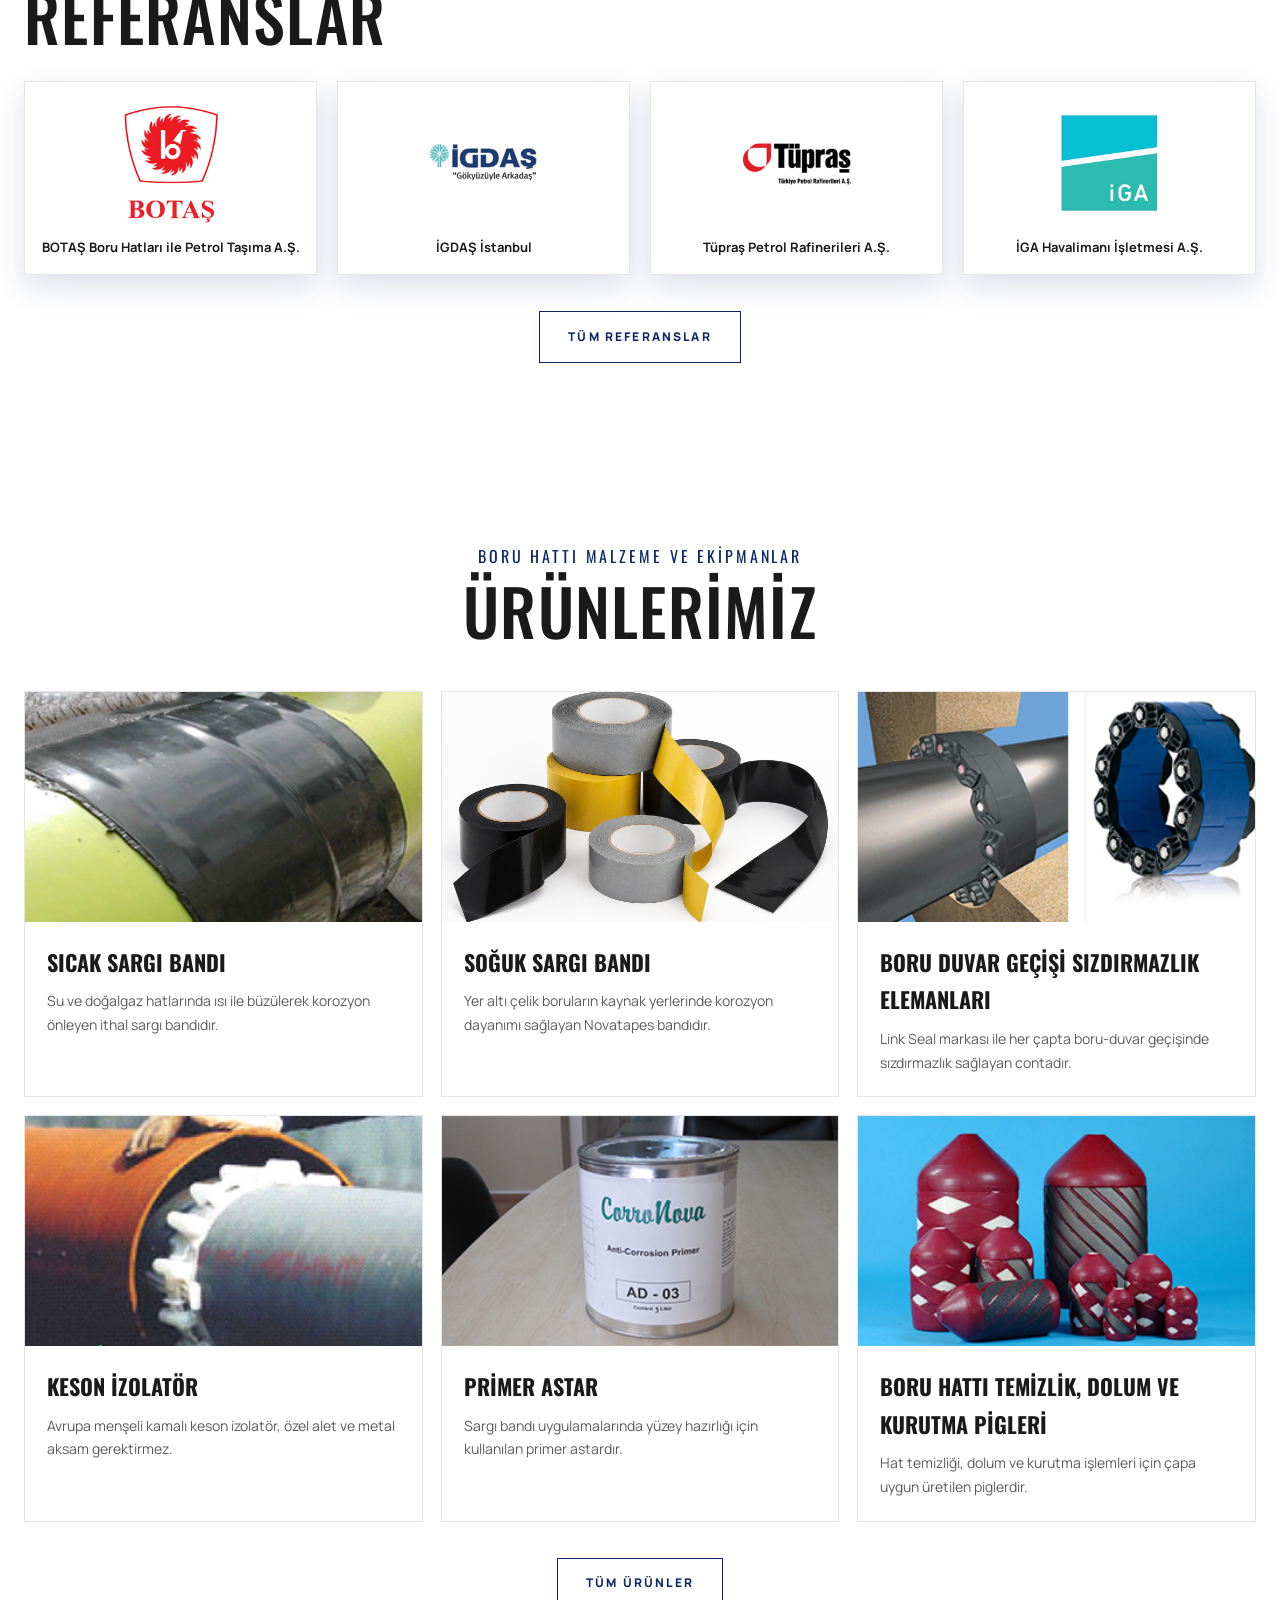
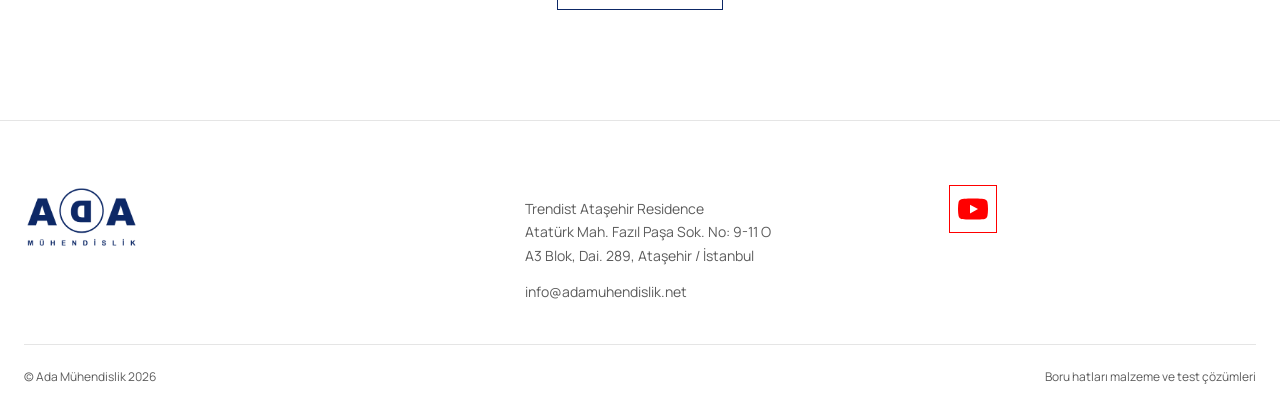
==== commit 9eec766c: "üçüncü" ====
--- a/index.html
+++ b/index.html
@@ -54,7 +54,7 @@
       <img src="images/hero-boru-hatti.png" alt="Boru hattı sahası">
     </div>
     <div class="hero-content">
-      <p class="hero-askin">AŞKIN</p>
+      <p class="hero-bal">BAL</p>
       <h1 data-i18n="heroTitle">BÜYÜK<br>HATLAR İÇİN<br><em>GÜÇLÜ OLMAK<br>GEREKİR</em></h1>
       <div class="hero-side">
         <h2 data-i18n="heroSide">BORU HATLARININ<br>GÜVENİLİR MARKASI</h2>
--- a/css/style.css
+++ b/css/style.css
@@ -383,7 +383,7 @@
   align-items: end;
 }
 
-.hero-askin {
+.hero-bal {
   grid-column: 1 / -1;
   font-family: var(--font-display);
   font-size: clamp(72px, 16vw, 220px);
@@ -391,8 +391,8 @@
   line-height: 0.85;
   letter-spacing: 0.08em;
   text-transform: uppercase;
-  color: #ffffff;
-  text-shadow: 0 12px 36px rgba(0, 0, 0, 0.4);
+  color: rgb(13, 40, 102);
+  text-shadow: 0 8px 24px rgba(13, 40, 102, 0.25);
   margin: 0;
 }
 
@@ -1551,7 +1551,7 @@
     width: min(1500px, calc(100% - 36px));
   }
 
-  .hero-askin {
+  .hero-bal {
     font-size: clamp(56px, 22vw, 140px);
   }
 
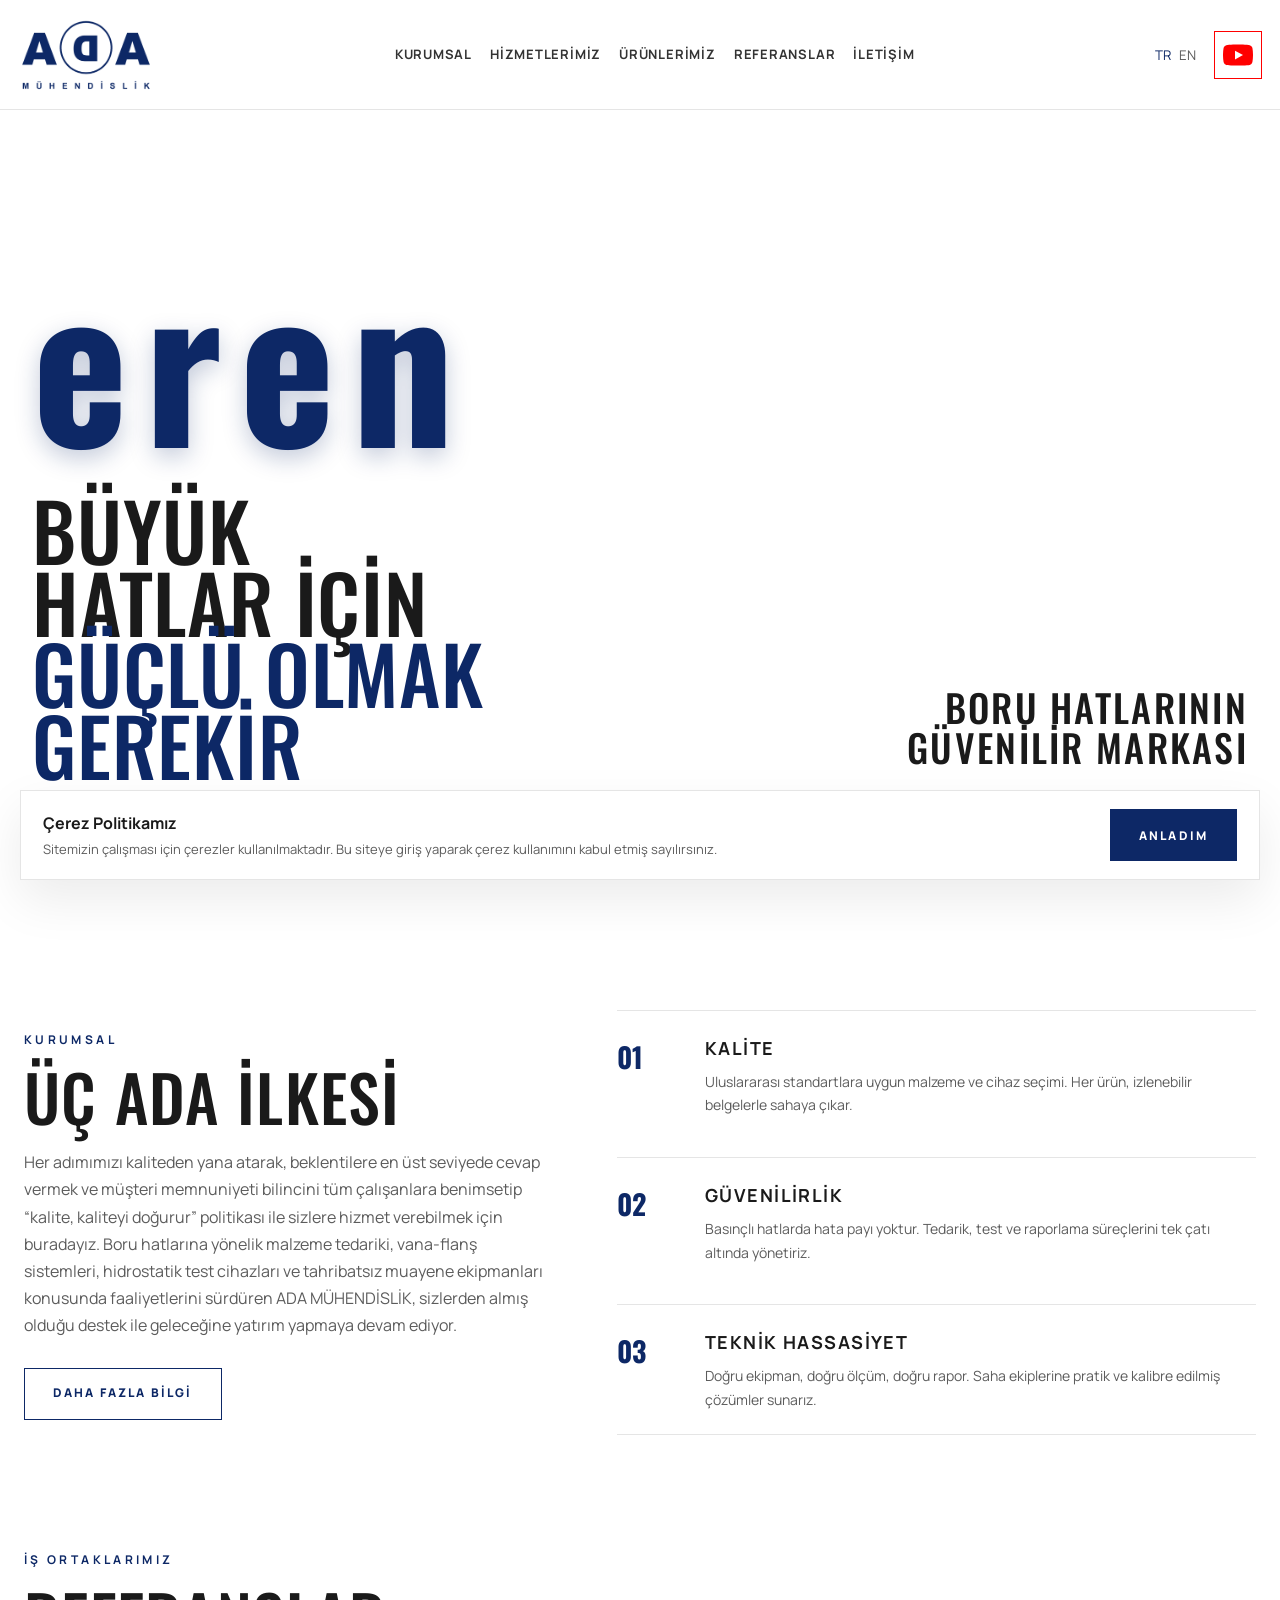
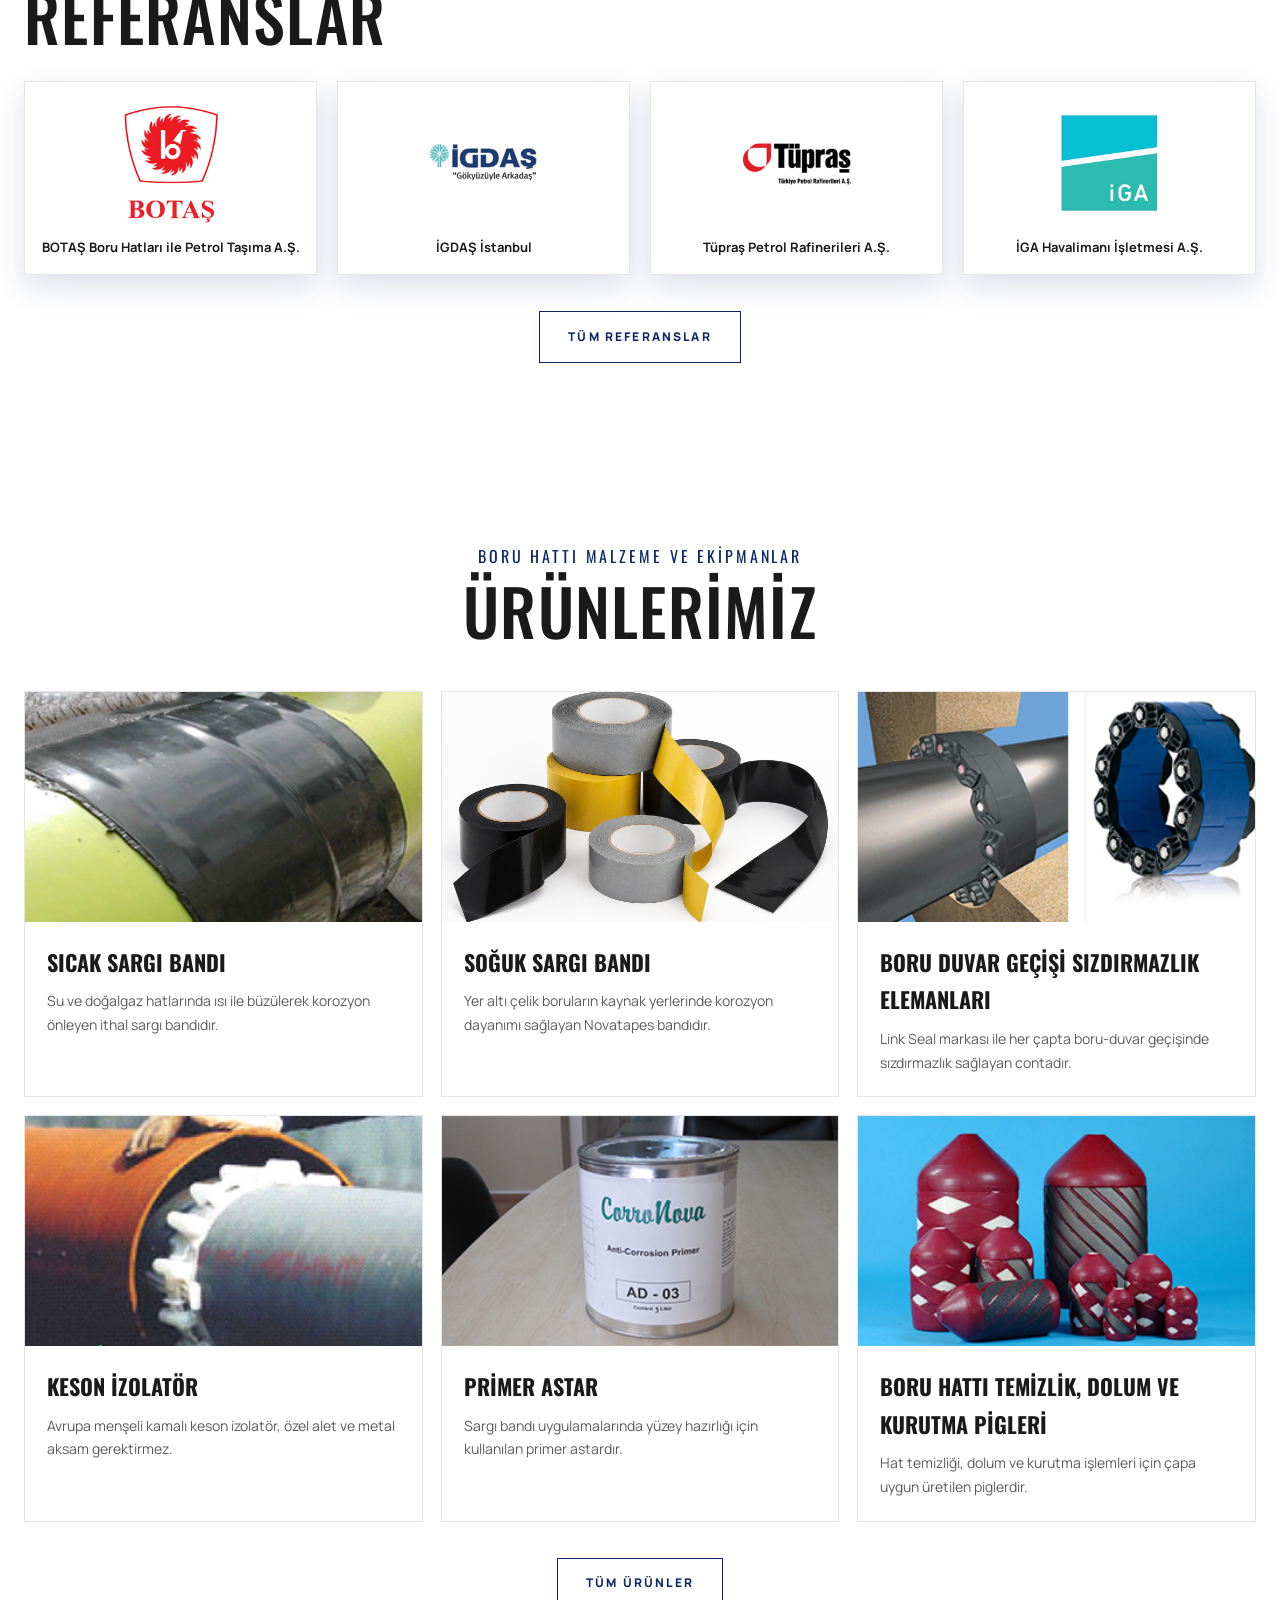
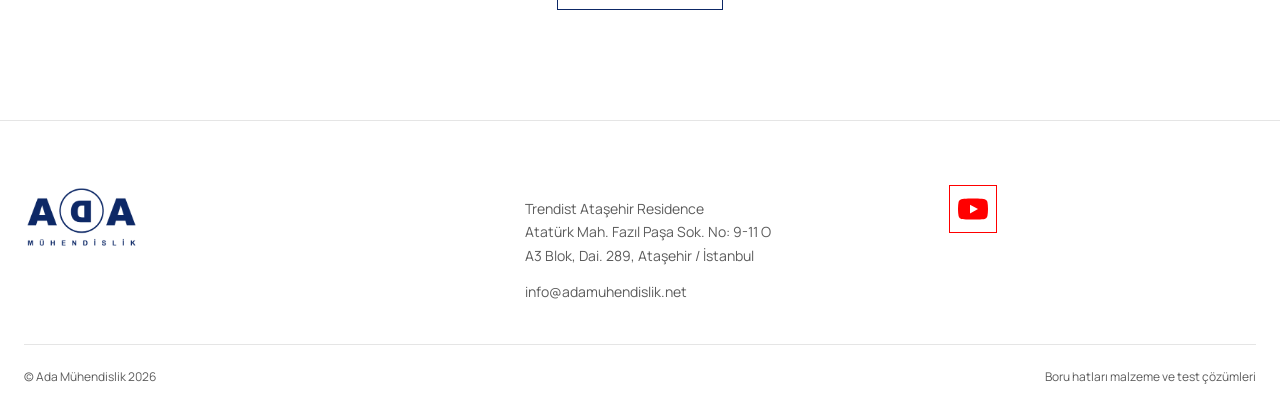
==== commit 3e5c0209: "dördüncü" ====
--- a/index.html
+++ b/index.html
@@ -50,11 +50,8 @@
   </div>
 
   <section class="hero">
-    <div class="hero-media">
-      <img src="images/hero-boru-hatti.png" alt="Boru hattı sahası">
-    </div>
     <div class="hero-content">
-      <p class="hero-bal">BAL</p>
+      <p class="hero-bal">eren</p>
       <h1 data-i18n="heroTitle">BÜYÜK<br>HATLAR İÇİN<br><em>GÜÇLÜ OLMAK<br>GEREKİR</em></h1>
       <div class="hero-side">
         <h2 data-i18n="heroSide">BORU HATLARININ<br>GÜVENİLİR MARKASI</h2>
--- a/css/style.css
+++ b/css/style.css
@@ -346,32 +346,6 @@
   background: #ffffff;
 }
 
-.hero-media {
-  position: absolute;
-  inset: 0;
-}
-
-.hero-media img {
-  width: 100%;
-  height: 100%;
-  object-fit: cover;
-  transform: scale(1.06);
-  animation: kenburns 28s ease-in-out infinite alternate;
-  filter: contrast(1.12) saturate(1.2) brightness(1.02);
-}
-
-.hero-media::after {
-  content: "";
-  position: absolute;
-  inset: 0;
-  background: rgba(255, 255, 255, 0.06);
-}
-
-@keyframes kenburns {
-  from { transform: scale(1.04) translateY(0); }
-  to { transform: scale(1.12) translateY(-18px); }
-}
-
 .hero-content {
   position: relative;
   z-index: 2;
@@ -390,7 +364,6 @@
   font-weight: 700;
   line-height: 0.85;
   letter-spacing: 0.08em;
-  text-transform: uppercase;
   color: rgb(13, 40, 102);
   text-shadow: 0 8px 24px rgba(13, 40, 102, 0.25);
   margin: 0;
@@ -403,8 +376,7 @@
   line-height: 0.9;
   letter-spacing: 0.01em;
   text-transform: uppercase;
-  color: #ffffff;
-  text-shadow: 0 10px 28px rgba(0, 0, 0, 0.35);
+  color: var(--text);
   max-width: 8.4em;
 }
 
@@ -425,8 +397,7 @@
   line-height: 1.05;
   letter-spacing: 0.06em;
   text-transform: uppercase;
-  color: #ffffff;
-  text-shadow: 0 8px 22px rgba(0, 0, 0, 0.35);
+  color: var(--text);
 }
 
 .scroll-hint {
